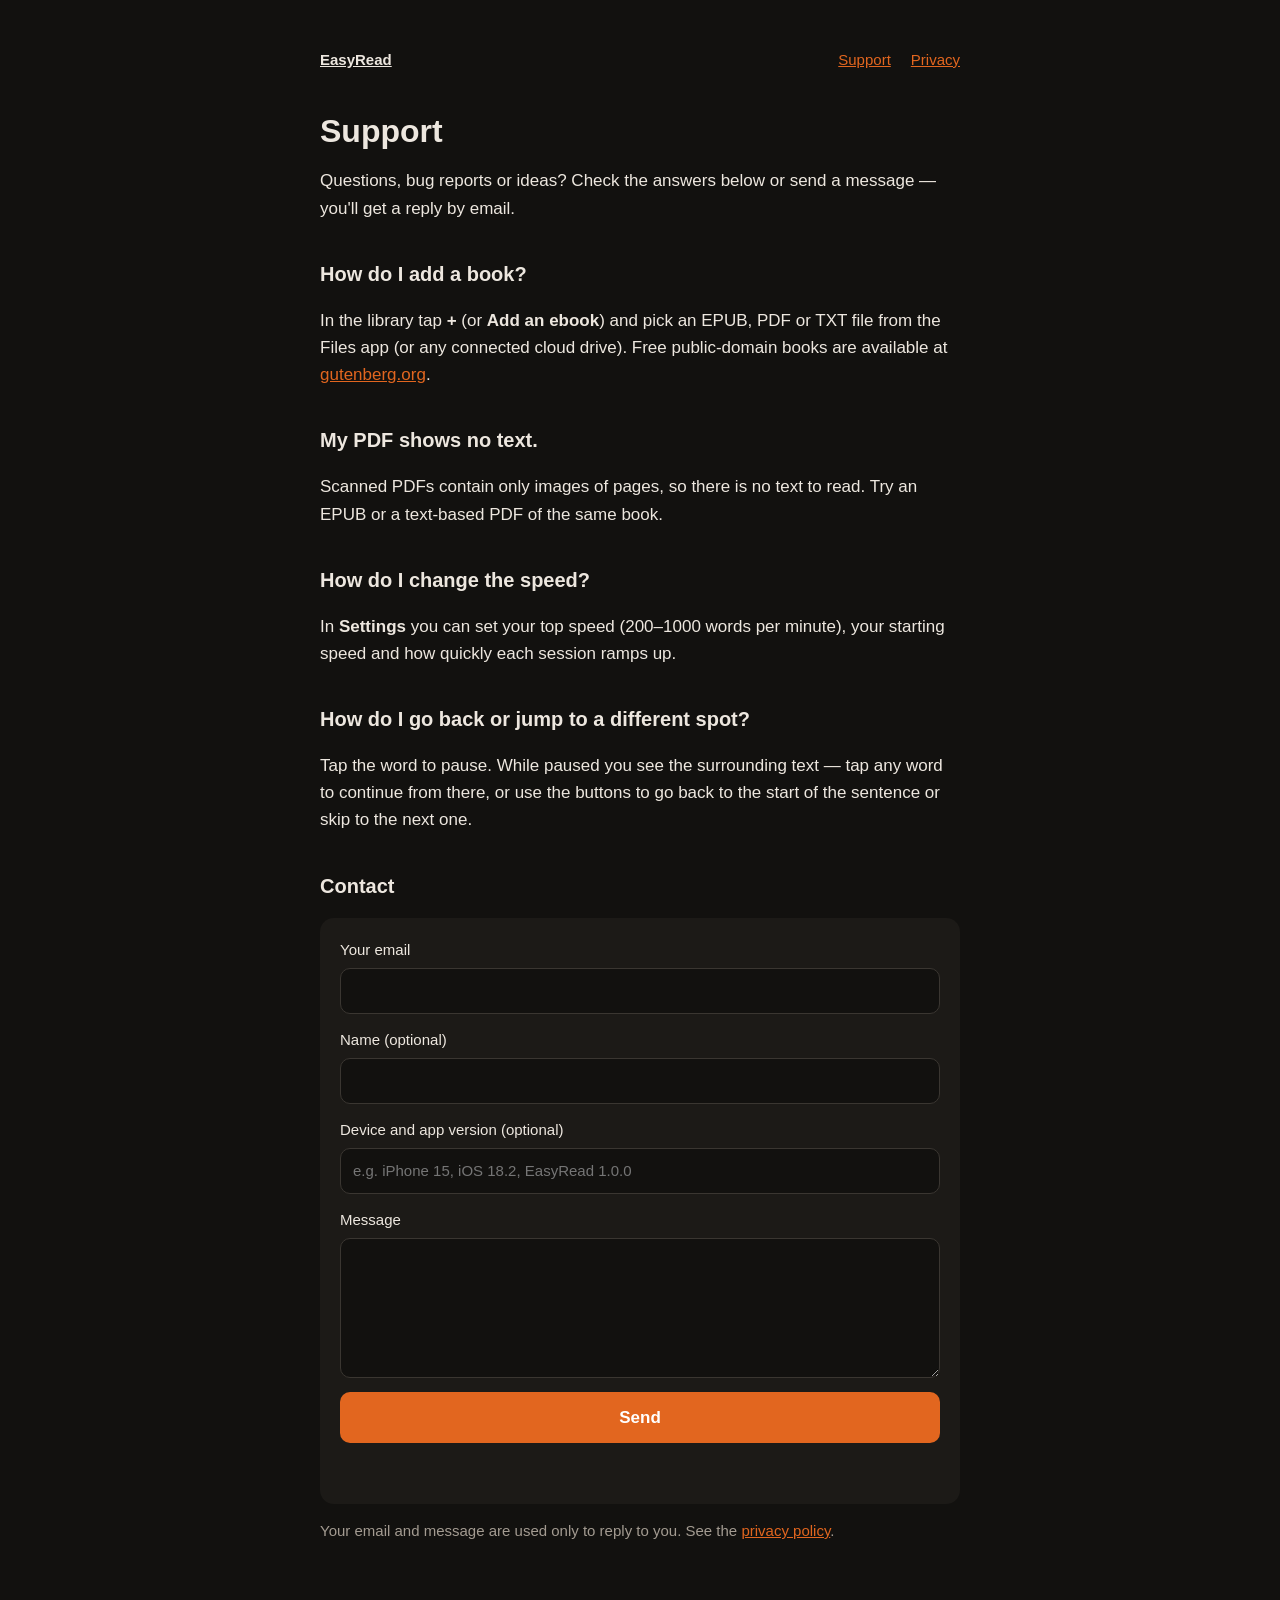
==== support.html @ 23c3afe8 "EasyRead site: landing, privacy policy, support form Co-Authored-By: Claude Opus 5.5 <noreply@anthro" ====
<!DOCTYPE html>
<html lang="en">
<head>
<meta charset="utf-8">
<meta name="viewport" content="width=device-width, initial-scale=1">
<title>EasyRead – Support</title>
<link rel="stylesheet" href="style.css">
</head>
<body>
<main>
  <nav><a href="./">EasyRead</a><a href="support.html">Support</a><a href="privacy.html">Privacy</a></nav>
  <h1>Support</h1>
  <p>Questions, bug reports or ideas? Check the answers below or send a message — you'll get a reply by email.</p>

  <h2>How do I add a book?</h2>
  <p>In the library tap <strong>+</strong> (or <strong>Add an ebook</strong>) and pick an EPUB, PDF or TXT file from the Files app (or any connected cloud drive). Free public-domain books are available at <a href="https://www.gutenberg.org">gutenberg.org</a>.</p>

  <h2>My PDF shows no text.</h2>
  <p>Scanned PDFs contain only images of pages, so there is no text to read. Try an EPUB or a text-based PDF of the same book.</p>

  <h2>How do I change the speed?</h2>
  <p>In <strong>Settings</strong> you can set your top speed (200–1000 words per minute), your starting speed and how quickly each session ramps up.</p>

  <h2>How do I go back or jump to a different spot?</h2>
  <p>Tap the word to pause. While paused you see the surrounding text — tap any word to continue from there, or use the buttons to go back to the start of the sentence or skip to the next one.</p>

  <h2>Contact</h2>
  <form id="contact">
    <label>Your email <input type="email" name="email" required autocomplete="email"></label>
    <label>Name (optional) <input type="text" name="name" autocomplete="name" maxlength="100"></label>
    <label>Device and app version (optional) <input type="text" name="device" placeholder="e.g. iPhone 15, iOS 18.2, EasyRead 1.0.0" maxlength="200"></label>
    <label>Message <textarea name="message" required maxlength="5000"></textarea></label>
    <label class="hp" aria-hidden="true">Website <input type="text" name="website" tabindex="-1" autocomplete="off"></label>
    <button type="submit">Send</button>
    <p id="status" role="status"></p>
  </form>
  <p class="muted">Your email and message are used only to reply to you. See the <a href="privacy.html">privacy policy</a>.</p>
</main>
<script>
  // Google Apps Script web app that forwards the message to the developer's inbox (see apps-script/Code.gs).
  const ENDPOINT = "APPS_SCRIPT_URL";
  const form = document.getElementById("contact");
  const status = document.getElementById("status");
  form.addEventListener("submit", async (event) => {
    event.preventDefault();
    const button = form.querySelector("button");
    button.disabled = true;
    status.textContent = "Sending…";
    try {
      // no-cors: Apps Script redirects and sends no CORS headers; the response is opaque but the mail is sent.
      await fetch(ENDPOINT, { method: "POST", mode: "no-cors", body: new URLSearchParams(new FormData(form)) });
      form.reset();
      status.textContent = "Thanks! Your message was sent. We'll reply by email.";
    } catch {
      status.textContent = "Couldn't send right now. Please check your connection and try again.";
    } finally {
      button.disabled = false;
    }
  });
</script>
</body>
</html>
---- style.css ----
:root { --bg: #12110F; --fg: #EDE7DF; --muted: #A39B91; --accent: #E2661F; --card: #1C1A17; }
* { box-sizing: border-box; }
body { margin: 0; background: var(--bg); color: var(--fg); font: 17px/1.6 -apple-system, BlinkMacSystemFont, "Segoe UI", Roboto, sans-serif; }
main { max-width: 680px; margin: 0 auto; padding: 48px 20px 80px; }
nav { display: flex; gap: 20px; margin-bottom: 40px; font-size: 15px; }
nav a:first-child { font-weight: 700; color: var(--fg); margin-right: auto; }
a { color: var(--accent); }
h1 { font-size: 32px; line-height: 1.2; margin: 0 0 8px; }
h2 { font-size: 20px; margin: 36px 0 8px; }
.muted { color: var(--muted); font-size: 15px; }
form { background: var(--card); border-radius: 14px; padding: 20px; display: grid; gap: 14px; margin-top: 16px; }
label { display: grid; gap: 6px; font-size: 15px; }
input, textarea { font: inherit; color: var(--fg); background: var(--bg); border: 1px solid #3A3631; border-radius: 10px; padding: 10px 12px; }
input:focus, textarea:focus { outline: 2px solid var(--accent); border-color: transparent; }
textarea { min-height: 140px; resize: vertical; }
button { font: inherit; font-weight: 600; background: var(--accent); color: #fff; border: 0; border-radius: 10px; padding: 12px; cursor: pointer; }
button:disabled { opacity: .6; cursor: default; }
.hp { position: absolute; left: -9999px; }
#status { margin: 0; min-height: 1.6em; }
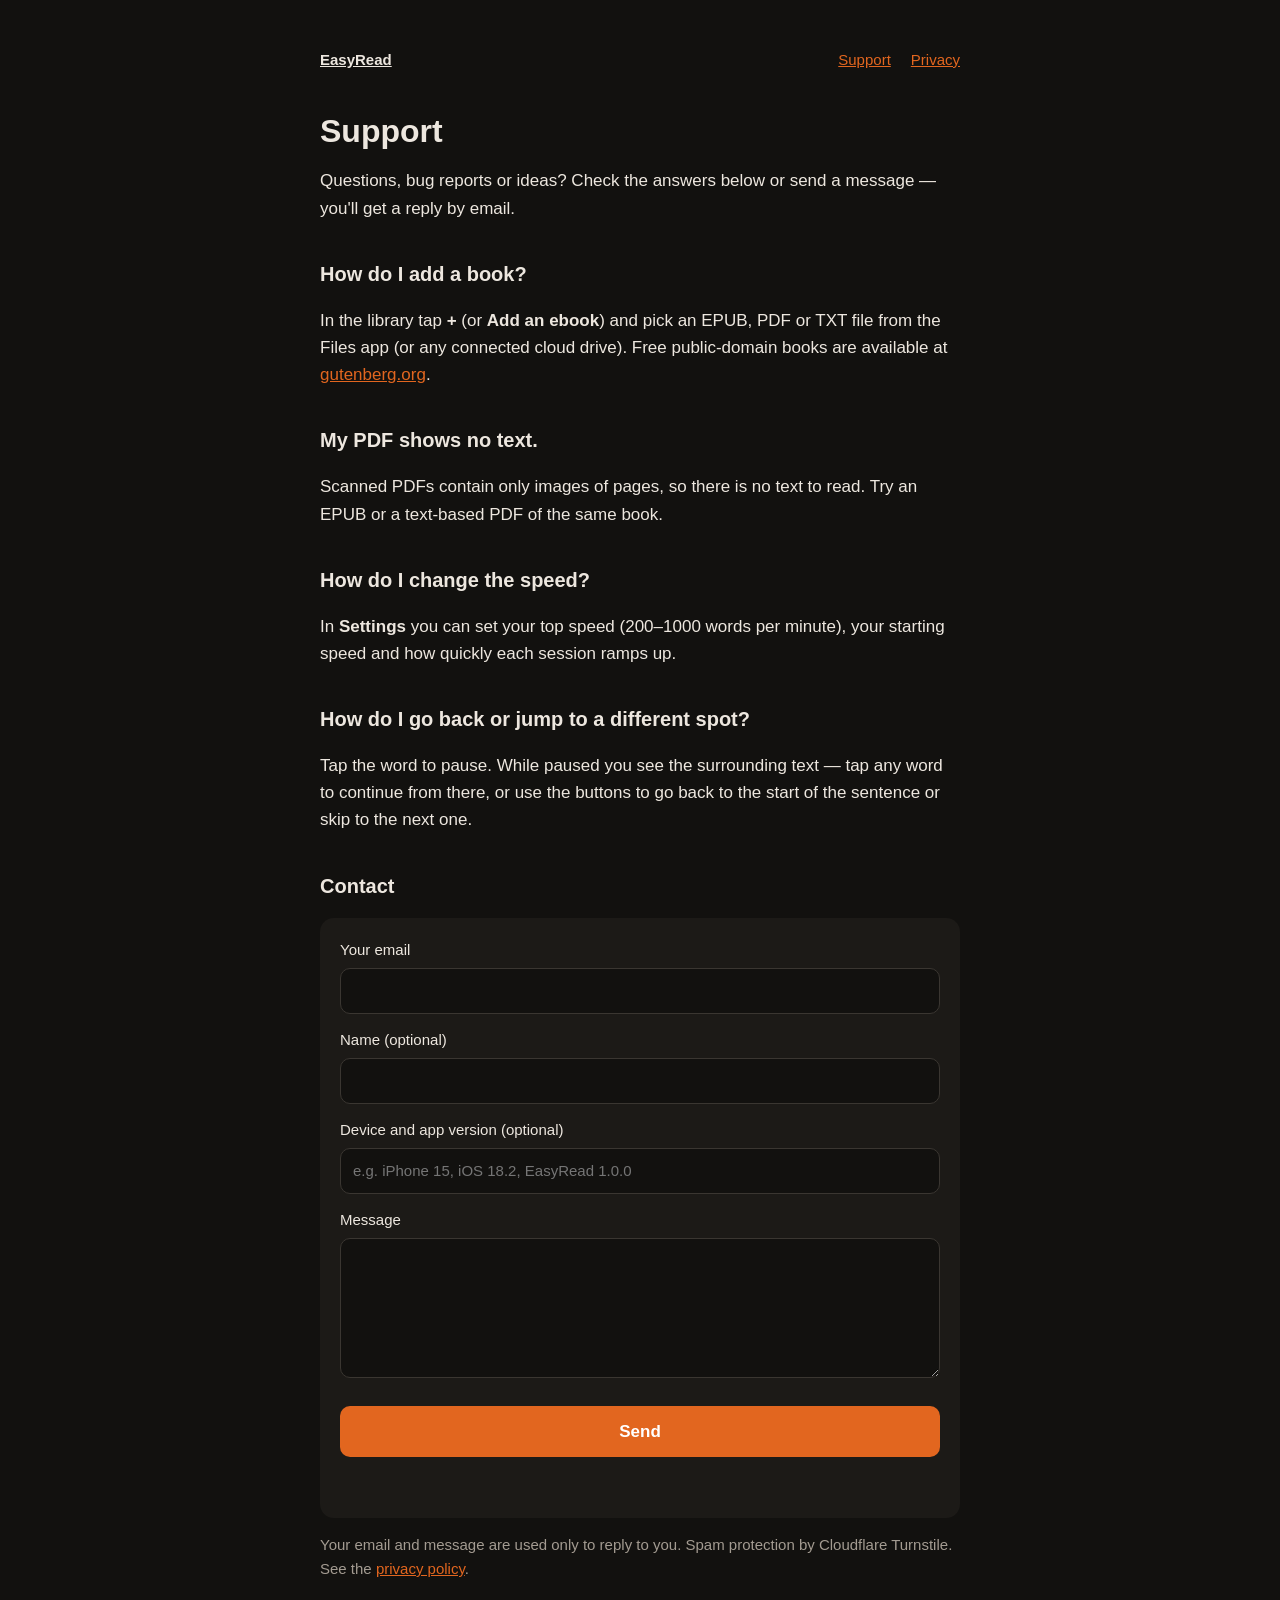
==== commit 7522ac1d: "Add Cloudflare Turnstile to support form; disclose it in privacy policy Co-Authored-By: Claude Opus " ====
--- a/support.html
+++ b/support.html
@@ -5,6 +5,7 @@
 <meta name="viewport" content="width=device-width, initial-scale=1">
 <title>EasyRead – Support</title>
 <link rel="stylesheet" href="style.css">
+<script src="https://challenges.cloudflare.com/turnstile/v0/api.js" async defer></script>
 </head>
 <body>
 <main>
@@ -31,14 +32,17 @@
     <label>Device and app version (optional) <input type="text" name="device" placeholder="e.g. iPhone 15, iOS 18.2, EasyRead 1.0.0" maxlength="200"></label>
     <label>Message <textarea name="message" required maxlength="5000"></textarea></label>
     <label class="hp" aria-hidden="true">Website <input type="text" name="website" tabindex="-1" autocomplete="off"></label>
+    <!-- Cloudflare Turnstile (public sitekey; the secret is only in the Apps Script's Script Properties) -->
+    <div class="cf-turnstile" data-sitekey="TURNSTILE_SITEKEY" data-theme="dark"></div>
     <button type="submit">Send</button>
     <p id="status" role="status"></p>
   </form>
-  <p class="muted">Your email and message are used only to reply to you. See the <a href="privacy.html">privacy policy</a>.</p>
+  <p class="muted">Your email and message are used only to reply to you. Spam protection by Cloudflare Turnstile. See the <a href="privacy.html">privacy policy</a>.</p>
 </main>
 <script>
-  // Google Apps Script web app that forwards the message to the developer's inbox (see apps-script/Code.gs).
-  const ENDPOINT = "APPS_SCRIPT_URL";
+  // Google Apps Script web app that forwards the message to the developer's inbox. Its source is NOT in this
+  // public repo (gitignored); it lives in the private EasyRead repo, support-form/Code.gs.
+  const ENDPOINT = "https://script.google.com/macros/s/AKfycbygiOszZWpMiOCROQkrCSKVg0UaDSth8YQiKYsyFpQFDiG70d5rF7Hiz4cagRf_aeFaaw/exec";
   const form = document.getElementById("contact");
   const status = document.getElementById("status");
   form.addEventListener("submit", async (event) => {
@@ -46,14 +50,23 @@
     const button = form.querySelector("button");
     button.disabled = true;
     status.textContent = "Sending…";
+    const messages = {
+      ok: "Thanks! Your message was sent. We'll reply by email.",
+      invalid: "Please enter a valid email address and a message.",
+      captcha: "Please complete the verification above and try again.",
+      rate_limited: "Too many messages right now. Please wait a few minutes and try again.",
+      error: "Couldn't send right now. Please try again later."
+    };
     try {
-      // no-cors: Apps Script redirects and sends no CORS headers; the response is opaque but the mail is sent.
-      await fetch(ENDPOINT, { method: "POST", mode: "no-cors", body: new URLSearchParams(new FormData(form)) });
-      form.reset();
-      status.textContent = "Thanks! Your message was sent. We'll reply by email.";
+      // Form-encoded POST is a "simple" request; Apps Script's reply allows any origin, so we can read it.
+      const response = await fetch(ENDPOINT, { method: "POST", body: new URLSearchParams(new FormData(form)) });
+      const result = (await response.text()).trim();
+      status.textContent = messages[result] || messages.error;
+      if (result === "ok") form.reset();
     } catch {
       status.textContent = "Couldn't send right now. Please check your connection and try again.";
     } finally {
+      if (window.turnstile) turnstile.reset(); // tokens are single-use
       button.disabled = false;
     }
   });
